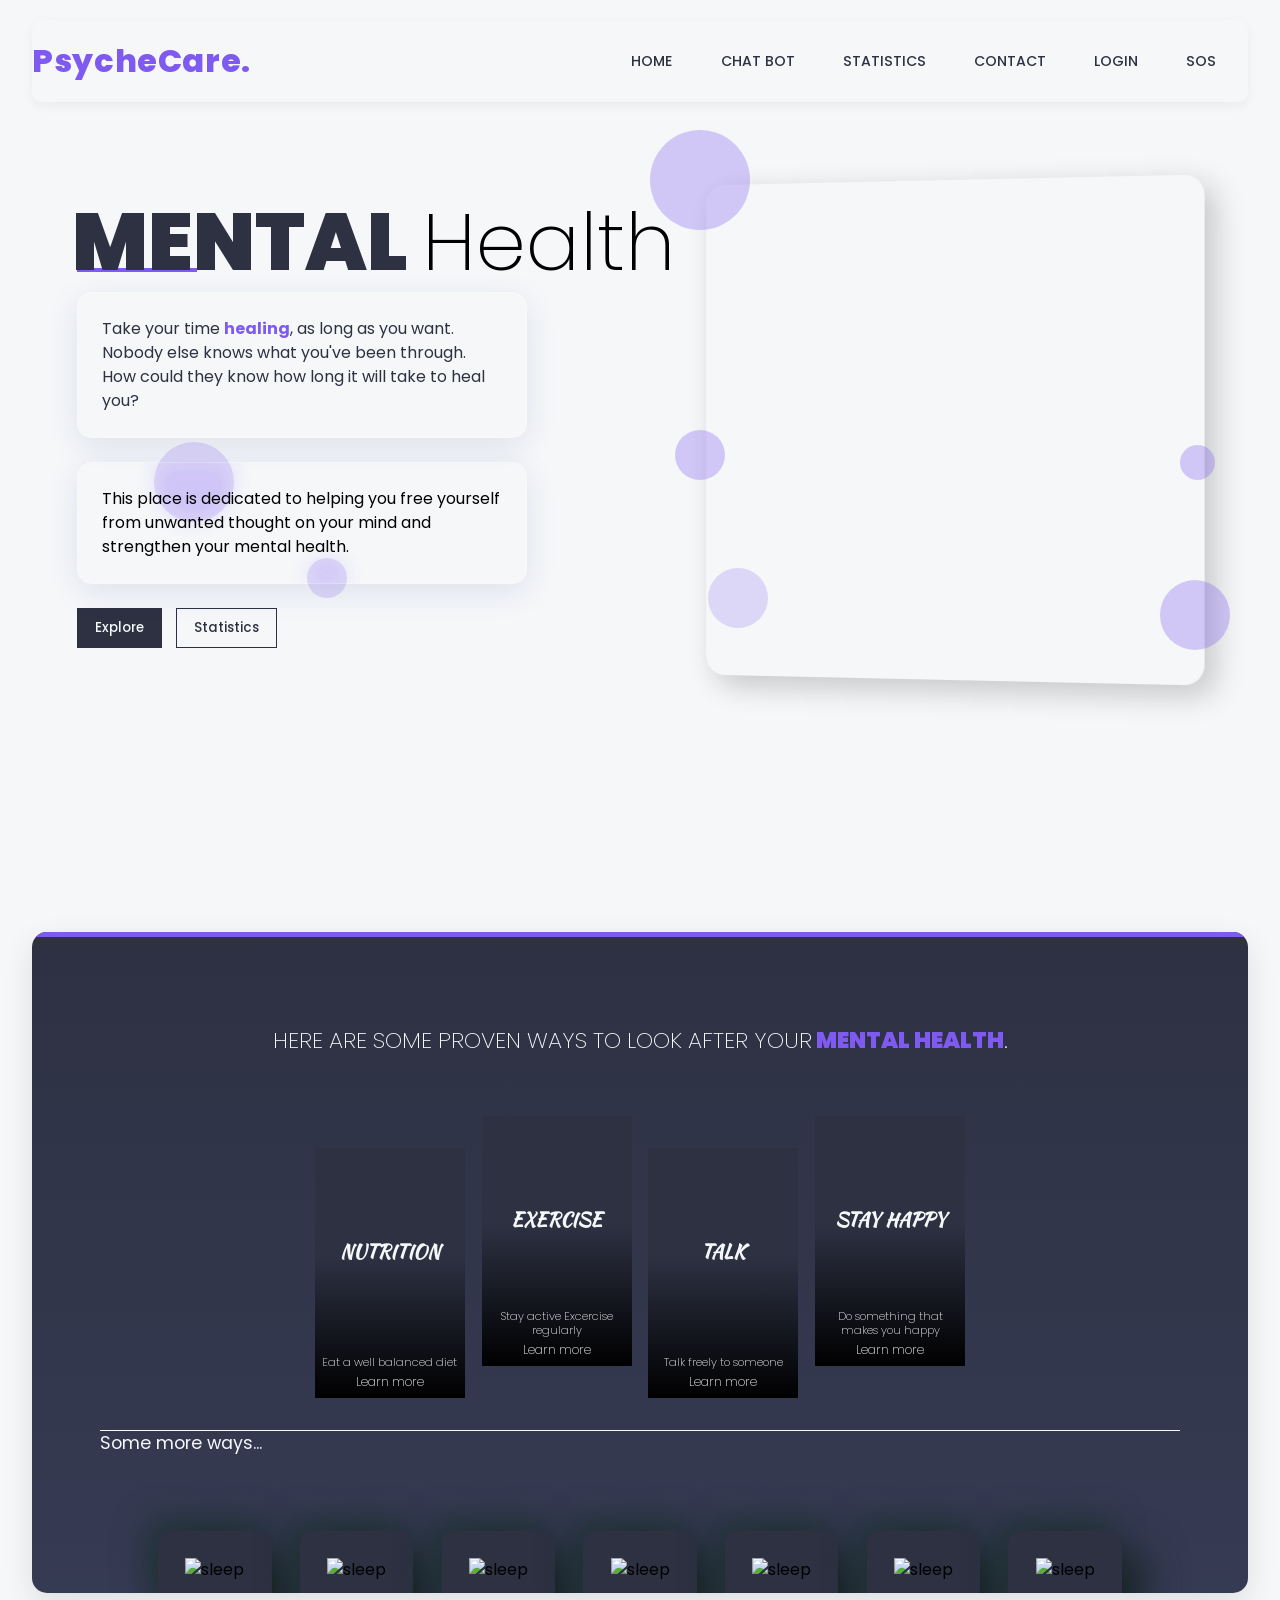
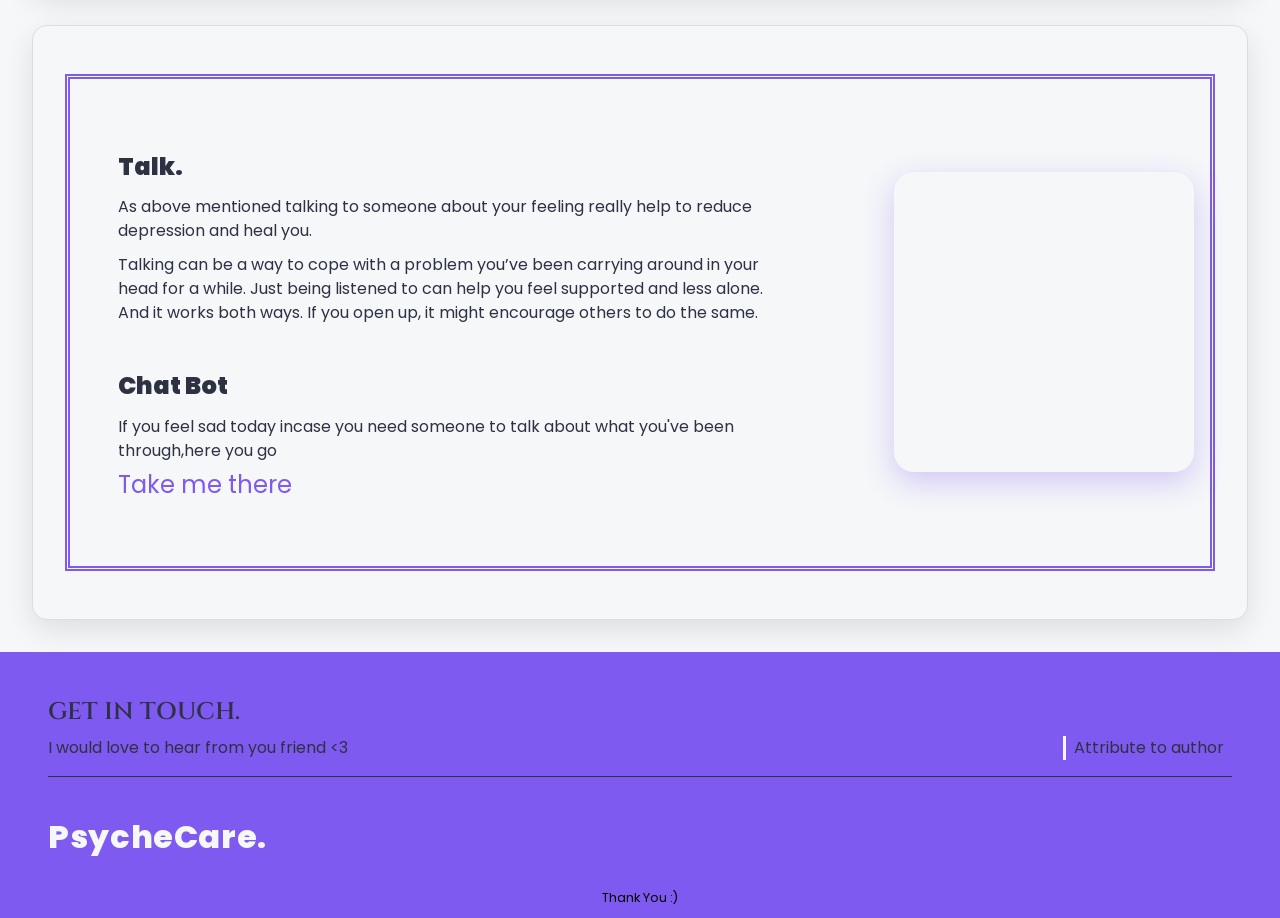
==== index.html @ 02bd3df2 "Merge pull request #12 from Niteshagarwal01/main Fix typographical error in document title" ====
<!DOCTYPE html>
<html lang="en">
<head>
    <meta charset="UTF-8">
    <meta http-equiv="X-UA-Compatible" content="IE=edge">
    <meta name="viewport" content="width=device-width, initial-scale=1.0">
    <title>PsycheCare - Mental Health Support</title>



    <link rel="stylesheet" href="style.css">
    
    <link rel="icon" href="Images/B_icon01.png">

</head>
<body>
    <!-- Page Loader Animation -->
    <div class="page-loader">
        <div class="loader-circle"></div>
    </div>

    <!-- +++++++++++++++++++++++++++++++++++++++++++++++++++++++++++++++++++ 
    +++++++++++                   LANDING-PAGE                    ++++++++++
    ++++++++++++++++++++++++++++++++++++++++++++++++++++++++++++++++++++++-->

    <a href="HOME"></a>
    <div class="main">

    <!-- +++ HEADER +++ -->

        <div class="header">
            <div class="logo-cantainer">
                <h2 class="logo">PsycheCare.</h2>
            </div>

            <div class="nav-and-btn-cont">
                <div class="nav-list-cont">
                    <ul class="nav-ul">
                        <li><a href="#HOME" >HOME</a></li>
                        <li><a href="#section-3">CHAT BOT</a></li>
                        <li><a href="otherHTML/statistics.html">STATISTICS</a></li>
                        <li><a href="contact.html">CONTACT</a></li>
                        <li><a href="login.html">LOGIN</a></li>
                        <li><a href="otherHTML/sos.html" class="sos-link"><i class="fas fa-exclamation-circle"></i> SOS</a></li>
                    </ul>
                </div>



                

                <div class="hamburger">
                    <div class="line line1"></div>
                    <div class="mid-line-cont">
                        <div class="line mid-line1"></div>
                        <div class="line mid-line2"></div>
                    </div>
                    <div class="line line3"></div>
                </div>
            </div>

        </div>

        <div class="mobile-view-nav-cont" id="mobile-nav">

            <div class="mobile-view-nav-head">
                <p>Menu</p>
            </div>

            <div class="mobile-view-nav-list">

                <ul>
                    <li ><a href="#HOME" class="mobile-view-list">HOME</a></li>
                    <li ><a href="#section-3" class="mobile-view-list">CHAT BOT</a></li>
                    <li ><a href="otherHTML/statistics.html" class="mobile-view-list">STATISTICS</a></li>
                    <li ><a href="#footer" class="mobile-view-list">CONTACT</a></li>
                    <li ><a href="login.html" class="mobile-view-list">LOGIN</a></li>
                </ul>

            </div>

        </div>


    <!-- ++ CONTENT-ON-LANDING-PAGE +++  -->
    
        <div class="content-container">
            <div class="fade-in-section">
                <div class="content-head-cont">
                    <h2 class="content-head">MENTAL <span>Health</span></h2>
                    <div class="animated-underline"></div>
                </div>
    
                <div class="content-quote-cont">
                    <p class="quote">Take your time <span>healing</span>, as long as you want.
                                       Nobody else knows what you've been through. 
                                       How could they know how long it will take to heal you?</p>
                </div>
            </div>


            <div class="content-2-cont fade-in-section" style="animation-delay: 0.3s;">
                <div class="content-2">
                    <p>This place is dedicated to helping you free yourself from unwanted thought on your mind and 
                        strengthen your mental health.</p>
                </div>

                <div class="explore-btn-cont">
                    <a href="#section-2"><button class="explore-btn">Explore <i class="fas fa-chevron-down"></i></button></a>
                    <a href="otherHTML/statistics.html"><button class="blog-btn">Statistics <i class="fas fa-chart-bar"></i></button></a>
                </div>
                <div class="floating-shapes">
                    <div class="shape shape-1"></div>
                    <div class="shape shape-2"></div>
                    <div class="shape shape-3"></div>
                </div>
            </div>
        </div>

        <div class="illustration-cont">
            <!-- Removed pot illustrations as requested -->
            <div class="landing-img-container" id="land-img"></div>
            
            <!-- Added floating circles for more visual appeal -->
            <div class="floating-circle circle-1"></div>
            <div class="floating-circle circle-2"></div>
            <div class="floating-circle circle-3"></div>
            <div class="floating-circle circle-4"></div>
            <div class="shadow"></div>
        </div>

    </div>


    <!-- +++++++++++++++++++++++++++++++++++++++++++++++++++++++++++++++++++ 
    +++++++++++                   SECTION-2                         ++++++++
    ++++++++++++++++++++++++++++++++++++++++++++++++++++++++++++++++++++++-->


    <a id="section-2"></a>

    <div class="section-2">

        <div class="section-2-head-cont">
            <h2 class="section-2-head">Here are some proven ways to look after your<span> mental health</span>.</h2>
        </div>


        <div class="card-container">
            
            
            <div class="card card-1">
                <div class="card-content-cont">
                    <h3 class="card-head">Nutrition</h3>
                    <p class="card-text">
                        Eat a well balanced diet <br>
                        <span class="link-cont">
                            <a href="otherHTML/food.html">Learn more</a>
                            <i class="fas fa-long-arrow-alt-right arrow"></i>
                        </span>
                    </p>
                </div>

            </div>

            <div class="card card-2">
                <div class="card-content-cont">
                    <h3 class="card-head">Exercise </h3>
                    <p class="card-text">
                        Stay active Excercise regularly  <br>
                        <span class="link-cont">
                            <a href="otherHTML/exercise.html">Learn more</a>
                            <i class="fas fa-long-arrow-alt-right arrow"></i>
                        </span>
                    </p>
                </div>
            </div>

            <div class="card card-3">
                <div class="card-content-cont">
                    <h3 class="card-head">Talk</h3>
                    <p class="card-text">Talk freely to someone  <br>
                        <span class="link-cont">
                            <a href="#section-3">Learn more</a>
                            <i class="fas fa-long-arrow-alt-right arrow"></i>
                        </span>
                    </p>
                </div>
            </div>

            <div class="card card-4">
                <div class="card-content-cont">
                    <h3 class="card-head">Stay Happy</h3>
                    <p class="card-text">Do something that makes you happy  <br>
                        <span class="link-cont">
                            <a href="#">Learn more</a>
                            <i class="fas fa-long-arrow-alt-right arrow"></i>
                        </span>
                        
                    </p>
                </div>
            </div>

        </div>


        <div class="more-activities-cont">
            <div class="more-content-head">
                <p>Some more ways...</p>
            </div>

            <div class="more-content-card-cont">
                
                <div class="more-card">

                    <div class="actual-card">
                        <div>
                            <img src="Images/sleep.png" alt="sleep" width="50px" height="50px">
                        </div>
                    </div>

                    <div class="more-card-content">
                        <p>Enough Sleep</p>
                    </div>
                </div>
                
                <div class="more-card">

                    <div class="actual-card">
                        <img src="Images/water-bottle.png" alt="sleep" width="50px" height="50px">
                    </div>

                    <div class="more-card-content">
                        <p>Keep Hydrated</p>
                    </div>
                </div>
                
                <div class="more-card">

                    <div class="actual-card">
                        <img src="Images/sun.png" alt="sleep" width="50px" height="50px">
                    </div>

                    <div class="more-card-content">
                        <p>Sunshine</p>
                    </div>
                </div>
                
                <div class="more-card">

                    <div class="actual-card">
                        <img src="Images/park 01.png" alt="sleep" width="50px" height="50px">
                    </div>

                    <div class="more-card-content">
                        <p>Head Outside</p>
                    </div>
                </div>
                
                <div class="more-card">

                    <div class="actual-card">
                        <img src="Images/laugh.png" alt="sleep" width="50px" height="50px">
                    </div>

                    <div class="more-card-content">
                        <p>laugh</p>
                    </div>
                </div>
                
                <div class="more-card">

                    <div class="actual-card">
                        <img src="Images/give-love.png" alt="sleep" width="50px" height="50px">
                    </div>

                    <div class="more-card-content">
                        <p>Gratitude</p>
                    </div>
                </div>
                
                <div class="more-card">

                    <div class="actual-card">
                        <img src="Images/bad-habits.png" alt="sleep" width="50px" height="50px">
                    </div>

                    <div class="more-card-content">
                        <p>Temperance</p>
                    </div>
                </div>
                
 

            </div>
        </div>



    </div>




    <!-- ++++++++++++++++++++++++++++++++++++++++++++++++++++++++++++++++++++ 
    +++++++++++                   section-3                       +++++++++++ 
    ++++++++++++++++++++++++++++++++++++++++++++++++++++++++++++++++++++++-->

     
    <div class="section-3-cont" id="section-3">

        <div class="take-page-content-cont">

            <div class="talk-page-content">
                <div>
                    <h2>Talk.</h2>
                    <p>
                        As above mentioned talking to someone about your feeling really help to reduce depression and heal you.
                    </p>

                    <p>
                        Talking can be a way to cope with a problem you’ve been carrying around in your head for a while.
                         Just being listened to can help you feel supported and less alone. And it works both ways.
                          If you open up, it might encourage others to do the same.
                    </p>
                </div>

                <div>
                    <h2>Chat Bot</h2>

                    <p>
                        If you feel sad today incase you need someone to talk about what you've been through,here you go
    
                    </p>
                    <button class="take-me-there-btn" id="chat-bot-page-portal-btn">Take me there <i class="fas fa-long-arrow-alt-right take-there-arrow"></i></button>
                </div>

 
            </div>

            <div class="take-page-img-cont">

            </div>

        </div>

    </div>



    
    
    <!-- +++++++++++++++++++++++++++++++++++++++++++++++++++++++++++++++++++ 
    +++++++++++                   FOOTER                         +++++++++++ 
    ++++++++++++++++++++++++++++++++++++++++++++++++++++++++++++++++++++++-->

    <a id="footer"></a>
    <div class="footer">
        <div class="footer-text-cont">
            <div>
                <h2>GET IN TOUCH.</h2>
                <p>I would love to hear from you friend &#60;3</p>
            </div>

            <div class="author-contribution-cont">
                <p class="attribute-text">Attribute to author</p>

                <div class="actual-author-contribution-cont">
                    <div class="attributes-head-cont">
                        <p>
                            I've Used some free images from Flaticon and freepik,
                            So here is the attribute for the authors.
                        </p>

                        <i class="fas fa-times cross"></i>
                    </div>
   

                    <ul class="contribution-list">
                        <li><div>Icons made by <a href="https://www.freepik.com" title="Freepik">Freepik</a> from <a href="https://www.flaticon.com/" title="Flaticon">www.flaticon.com</a></div></li>
                        <li><div>Icons made by <a href="https://www.freepik.com" title="Freepik">Freepik</a> from <a href="https://www.flaticon.com/" title="Flaticon">www.flaticon.com</a></div></li>
                        <li><div>Icons made by <a href="https://www.freepik.com" title="Freepik">Freepik</a> from <a href="https://www.flaticon.com/" title="Flaticon">www.flaticon.com</a></div></li>
                        <li><div>Icons made by <a href="https://www.freepik.com" title="Freepik">Freepik</a> from <a href="https://www.flaticon.com/" title="Flaticon">www.flaticon.com</a></div></li>
                        <li><div>Icons made by <a href="https://www.freepik.com" title="Freepik">Freepik</a> from <a href="https://www.flaticon.com/" title="Flaticon">www.flaticon.com</a></div></li>
                        <li><div>Icons made by <a href="https://www.freepik.com" title="Freepik">Freepik</a> from <a href="https://www.flaticon.com/" title="Flaticon">www.flaticon.com</a></div></li>
                        <li><div>Icons made by <a href="https://www.freepik.com" title="Freepik">Freepik</a> from <a href="https://www.flaticon.com/" title="Flaticon">www.flaticon.com</a></div></li>
                        <li><div>Icons made by <a href="https://www.flaticon.com/authors/iconixar" title="iconixar">iconixar</a> from <a href="https://www.flaticon.com/" title="Flaticon">www.flaticon.com</a></div></li>
                        <li><div>Icons made by <a href="https://www.freepik.com" title="Freepik">Freepik</a> from <a href="https://www.flaticon.com/" title="Flaticon">www.flaticon.com</a></div></li>
                        <li><div>Icons made by <a href="https://www.flaticon.com/authors/smashicons" title="Smashicons">Smashicons</a> from <a href="https://www.flaticon.com/" title="Flaticon">www.flaticon.com</a></div></li>
                    </ul>
                </div>
            </div>
        </div>

        <div class="social-icon-cont">
            <div class="social-head">
                <h2 class="logo footer-logo">PsycheCare.</h2>
            </div>

            <div class="icons">
                <ul>
                    <li><a href="https://github.com/niteshagarwal"><i class="fab fa-github-square"></i></a></li>
                    <li><a href="mailto:niteshagarwal@example.com" target="_blank"><i class="far fa-envelope"></i></a></li>
                    <li><a href="https://www.linkedin.com/in/niteshagarwal/" target="_blank"><i class="fab fa-linkedin"></i></a></li>
                </ul>
            </div>
        </div>

        <p class="copy-rights">Thank You :)</p>
    </div>
 
    <script src="https://kit.fontawesome.com/1b2b6a64da.js" crossorigin="anonymous"></script>
    <script src="otherJS/hamberger.js"></script>
    <script src="app.js"></script>
</body>
</html>
---- style.css ----
@import url('https://fonts.googleapis.com/css2?family=Poppins:wght@100;200;300;400;500;600;700;800;900&display=swap');
@import url('https://fonts.googleapis.com/css2?family=Kaushan+Script&display=swap');
@import url('https://fonts.googleapis.com/css2?family=Cinzel:wght@400;500;600&display=swap');



:root{
    --light-color:#F5F7F9;
    --dark-color:#2D3142;
    --primary-color:#7F5AF0;
    --lightvarient-darkColor:#2D3142df;
    --black-color:#000;
    --shadow-color:#e9e6f5;
}



*{
    margin:0;
    padding: 0;
    box-sizing: border-box;
}

html{
    scroll-behavior: smooth;
}

body{
    font-family: 'Poppins', sans-serif;
    background-color: var(--light-color);
    line-height: 1.5em;
}



p::selection{
    background-color: var(--primary-color);
    color:var(--light-color);
}


/* ++++++++++++++++++++++++++++++  LANDIND-PAGE ++++++++++++++++++++++++++++++*/



.main{
    /* border:1px solid red; */
    width:100%;
    height:100vh;
    padding-bottom: 6em;
    overflow:hidden;
}

@media(max-height:655px){
    .main{
        height:auto;
        padding-bottom: 4em;
    }
}


/* +++++++ HEADER +++++ */


.header {
    /* border:1px solid blue; */
    width: 95%;
    margin: 0 auto;
    padding: 1em 0;
    display: flex;
    flex-direction: row;
    justify-content: space-between;
    align-items: center;
    backdrop-filter: blur(10px);
    background-color: rgba(245, 247, 249, 0.8);
    border-radius: 10px;
    margin-top: 20px;
    box-shadow: 0 4px 12px rgba(0, 0, 0, 0.05);
    position: sticky;
    top: 20px;
    z-index: 1000;
    transition: all 0.3s ease;
}

.header:hover {
    box-shadow: 0 6px 18px rgba(127, 90, 240, 0.15);
}

.logo {
    font-size: 2em;
    font-weight: 800;
    color: var(--primary-color);
    letter-spacing: .02em;
    cursor: pointer;
    user-select: none;
    transition: transform 0.2s ease;
}

.logo:hover {
    transform: scale(1.05);
}

.nav-and-btn-cont{
    /* border: 1px solid red; */
    display: flex;
    flex-direction:row;
    justify-content: space-between;
    align-items: center;
}


.nav-ul {
    display: flex;
    list-style: none;
    padding: .5em;
}

.nav-ul li {
    padding: .3em .8em;
    position: relative;
}

.nav-ul li a {
    padding: 0.5em 0.8em;
    text-decoration: none;
    font-size: .88em;
    color: var(--dark-color);
    font-weight: 500;
    transition: all 0.3s ease;
    position: relative;
}

.nav-ul li a::after {
    content: '';
    position: absolute;
    bottom: -3px;
    left: 0;
    width: 0;
    height: 3px;
    background-color: var(--primary-color);
    transition: width 0.3s ease;
}

.nav-ul li a:hover::after,
.nav-ul li a:focus::after {
    width: 100%;
}

.nav-ul li a:hover,
.nav-ul li a:focus {
    color: var(--primary-color);
}

.nav-ul li a.active {
    color: var(--primary-color);
    font-weight: 600;
}

.nav-ul li a.active::after {
    width: 100%;
}


.mobile-view-nav-cont{
    transform:translateX(-100%);
    display:none;
}


@media(max-width:785px){
    .nav-list-cont{
        display: none;
    }

    .header{
        padding:1.5em 0;
    }

    .hamburger{
        /* position: absolute;
        top:33px;
        right:18px; */
        padding: 0 .35em;
        width:48px;
        height:33px;
        display:flex;
        flex-direction: column;
        justify-content: space-evenly;
        /* border:1px solid red; */
        z-index:200;
    }
    
    .line{
        width:32px;
        height:4px;
        background-color:var(--primary-color);
        border-radius: 10px;
        transition: all 700ms ease-in-out;
    }

    .mid-line-cont{
        position: relative;
    }
    .mid-line2{
        position: absolute;
        top:0;
        left:0;
    }

    .changetheline1{
        transform: scale(0);
    }
    .changetheline3{
        transform: scale(0);
    }

    .changeMidLine1{
        transform: rotate(45deg);
    }

    .changeMidLine2{
        transform: rotate(-45deg);
    }

    

    .mobile-view-nav-cont{
        display:block;
        background-color:var(--dark-color);
        width:100%;
        height:100vh;
        z-index:100;
        position:absolute;
        top:0;
        display:flex;
        flex-direction:column;
        justify-content:center;
        opacity:0;
        transition:all 500ms ease-in-out;
        overflow:hidden;
    }

    .show-nav{
        transform:translateX(0);
        opacity:1;
    }

    .mobile-view-nav-head{
        padding:0 1em;
        color:var(--primary-color);
        font-size:1.5em;
    }

    .mobile-view-nav-list{
        /* border:1px solid white; */
        padding:1em .5em;

    }

    .mobile-view-nav-list ul{
        display:flex;
        flex-direction:column;
        justify-content:center;
        align-items:space-between;
        list-style:none;
    }

    .mobile-view-nav-list ul li{
        padding:1em;
    }

    .mobile-view-nav-list ul li a{
        text-decoration:none;
        font-size:2em;
        color:var(--light-color);
        font-weight:100;
    }

    .mobile-view-nav-list ul li a:hover,
    .mobile-view-nav-list ul li a:focus{
        color:var(--primary-color);
    }
}


/* .fade-in-mobile-list{

} */


/* ++++++++ CONTENT-ON-LANDING-PAGE +++++++ */


.content-container {
    width: 60%;
    height: auto;
    margin-top: 8em;
    margin-left: 6%;
    display: flex;
    flex-direction: column;
    justify-content: flex-start;
    gap: 1.5rem;
}

.content-head{
    font-size: 5em;
    margin-left: -.06em;
    padding-bottom: .3em;
    color: var(--dark-color);
    font-weight: 900;
}

.content-head span{
    font-weight: 200;
    color:var(--black-color);
}




.content-quote-cont, .content-2 {
    background-color: rgba(255, 255, 255, 0.1);
    backdrop-filter: blur(10px);
    border-radius: 15px;
    box-shadow: 0 8px 32px rgba(31, 38, 135, 0.1);
    border: 1px solid rgba(255, 255, 255, 0.18);
    padding: 1.5rem;
    width: auto;
    display: inline-block;
    max-width: 45ch;
}


.quote {
    color: var(--dark-color);
    padding-bottom: 0;
}

.quote span{
    color:var(--primary-color);
    font-weight: 700;
}


.content-2-cont {
    width: auto;
    display: inline-block;
}

.explore-btn-cont {
    display: flex;
    flex-direction: row;
    justify-content: flex-start;
    align-items: center;
    width: auto;
    margin-top: 1.5rem;
}


.explore-btn {
    outline: none;
    border: none;
    padding: 0.7em 1.3em;
    font-family: 'Poppins',sans-serif;
    background-color: var(--dark-color);
    border: 1px solid var(--dark-color);
    color: var(--light-color);
    font-weight: 500;
    cursor: pointer;
    margin-right: 1em;
    margin-bottom: 0;
    transition: all 100ms ease-in;
    white-space: nowrap;
}


.explore-btn:hover,
.explore-btn:focus{
    background-color: transparent;
    color:var(--dark-color);
}

.blog-btn {
    outline: none;
    border: none;
    padding: 0.7em 1.3em;
    font-family: 'Poppins',sans-serif;
    background-color: transparent;
    border: 1px solid var(--dark-color);
    color: var(--dark-color);
    font-weight: 500;
    cursor: pointer;
    margin-right: 0;
    margin-bottom: 0;
    transition: all 100ms ease-in;
    white-space: nowrap;
}


.blog-btn:hover,
.blog-btn:focus{
    background-color: var(--dark-color);
    color:var(--light-color);
}



.illustration-cont {
    width: 500px;
    height: 500px;
    position: absolute;
    top: 20vh;
    right: 80px;
}


.landing-img-container {
    width: 500px;
    height: 500px;
    position: absolute;
    bottom: 0;
    right: 0;
    background-color: none;
    background-image: url("Images/illustration-new/illus.png");
    background-size: cover;
    transform: perspective(1000px) rotateY(-5deg);
    box-shadow: 10px 10px 30px rgba(0, 0, 0, 0.2);
    transition: all 0.5s ease;
    border-radius: 20px;
    overflow: hidden;
}

.landing-img-container:hover {
    transform: perspective(1000px) rotateY(0deg) translateY(-10px);
    box-shadow: 15px 15px 40px rgba(127, 90, 240, 0.3);
}

/* Hide the pot images */
.flower-pot-1, .flower-pot-2, .shadow {
    display: none;
}

/* Add decorative elements */
.decorative-circle {
    position: absolute;
    border-radius: 50%;
    background: linear-gradient(45deg, var(--primary-color) 0%, rgba(127, 90, 240, 0.2) 100%);
    opacity: 0.1;
    z-index: -1;
}

.circle-1 {
    width: 300px;
    height: 300px;
    top: 10%;
    left: 5%;
}

.circle-2 {
    width: 200px;
    height: 200px;
    bottom: 10%;
    right: 20%;
}

.circle-3 {
    width: 150px;
    height: 150px;
    top: 30%;
    right: 5%;
}

/* Floating circles for the illustration container */
.floating-circle {
    position: absolute;
    border-radius: 50%;
    background-color: var(--primary-color);
    opacity: 0.3;
    pointer-events: none;
}

.circle-1 {
    width: 100px;
    height: 100px;
    top: -50px;
    left: -50px;
    animation: float-circle 15s ease-in-out infinite;
}

.circle-2 {
    width: 70px;
    height: 70px;
    bottom: 30px;
    right: -30px;
    animation: float-circle 12s ease-in-out infinite 1s;
}

.circle-3 {
    width: 50px;
    height: 50px;
    top: 50%;
    left: -25px;
    animation: float-circle 10s ease-in-out infinite 0.5s;
}

.circle-4 {
    width: 35px;
    height: 35px;
    bottom: 40%;
    right: -15px;
    animation: float-circle 8s ease-in-out infinite 1.5s;
}

@keyframes float-circle {
    0% { transform: translateY(0) rotate(0deg); }
    50% { transform: translateY(-20px) rotate(10deg); }
    100% { transform: translateY(0) rotate(0deg); }
}

/* Additional floating circles for more visual interest */
.floating-circle-sm {
    position: fixed;
    border-radius: 50%;
    opacity: 0.4;
    filter: blur(5px);
    z-index: -1;
    pointer-events: none;
}

.circle-sm-1 {
    width: 60px;
    height: 60px;
    background-color: var(--primary-color);
    top: 25%;
    right: 15%;
    animation: float-circle-reverse 9s ease-in-out infinite 1.5s;
}

.circle-sm-2 {
    width: 40px;
    height: 40px;
    background-color: rgba(127, 90, 240, 0.5);
    bottom: 30%;
    right: 35%;
    animation: float-circle-reverse 7s ease-in-out infinite 0.5s;
}

.circle-sm-3 {
    width: 50px;
    height: 50px;
    background-color: rgba(127, 90, 240, 0.3);
    top: 40%;
    left: 25%;
    animation: float-circle-reverse 11s ease-in-out infinite 2s;
}

@keyframes float-circle-reverse {
    0% { transform: translate(0, 0) scale(1) rotate(0deg); }
    50% { transform: translate(10px, 15px) scale(1.1) rotate(180deg); }
    100% { transform: translate(0, 0) scale(1) rotate(360deg); }
}

/* Create transparent text boxes */
.transparent-box {
    background-color: rgba(245, 247, 249, 0.85);
    backdrop-filter: blur(10px);
    border-radius: 15px;
    padding: 25px;
    box-shadow: 0 8px 32px rgba(0, 0, 0, 0.1);
    border: 1px solid rgba(255, 255, 255, 0.18);
    transition: all 0.3s ease;
}

.transparent-box:hover {
    box-shadow: 0 8px 32px rgba(127, 90, 240, 0.2);
}

/* Additional transparent box classes for use throughout the site */
.transparent-box-light {
    background-color: rgba(255, 255, 255, 0.15);
    backdrop-filter: blur(10px);
    border-radius: 15px;
    box-shadow: 0 8px 32px rgba(31, 38, 135, 0.1);
    border: 1px solid rgba(255, 255, 255, 0.18);
    padding: 2rem;
}

.transparent-box-dark {
    background-color: rgba(45, 49, 66, 0.15);
    backdrop-filter: blur(10px);
    border-radius: 15px;
    box-shadow: 0 8px 32px rgba(31, 38, 135, 0.1);
    border: 1px solid rgba(45, 49, 66, 0.18);
    padding: 2rem;
}


@media(max-width:935px){

    .content-container {
        margin-top: 4em;
    }
    
    .quote{
        padding-bottom: 2em;
    }

    .content-head {
        line-height: .8em;
    }

    .content-quote-cont {
        width: auto;
        max-width: 100%;
    }

    .content-2 {
        padding: 1.5rem;
        width: auto;
        max-width: 100%;
    }

    .explore-btn-cont {
        width: 100%;
        margin-top: 1.5rem;
        flex-wrap: wrap;
    }
    
    .explore-btn, .blog-btn {
        margin-bottom: 0.5rem;
    }

    .illustration-cont{
        right:30px;
        bottom:80px;
    }

    .landing-img-container{
        width:380px;
        height:380px;
    }

    .content-2{
        padding-top: 5em;
    }
}

@media (max-width:850px) {
    .content-2{
        width:40ch;
    }
}


@media(max-width:690px){
    .illustration-cont{
        display: none;
    }

    .main{
        background-image: url("Images/illustration-new/illus.png");
        background-size: cover;
        background-color: var(--lightvarient-darkColor);
        background-blend-mode: multiply;
    }

    .content-head{
        font-size: 2.5em;
        color:var(--black-color);
    }

    .content-head span{
        color:var(--primary-color);
    }

    .quote{
        color: var(--light-color);
    }

    .content-2{
        color: var(--light-color);
    }

    .explore-btn{
        background-color: var(--primary-color);
        border-color: var(--primary-color);
    }

    .blog-btn{
        border-color:var(--primary-color) ;
        color:var(--primary-color);
    }

    .explore-btn:hover,
    .explore-btn:focus{
        background-color: transparent;
        color:var(--primary-color);
    }

    .blog-btn:hover,
    .blog-btn:focus{
        background-color: var(--primary-color);
        
    }

    .content-quote-cont{
        width:30ch;
    }

    .content-head{
        margin-top:2.5em;
    }

    .content-2{
        padding-top: 5em;
        width:30ch;
    }

    .explore-btn-cont {
        display: flex;
        flex-direction: row;
        flex-wrap: wrap;
    }
    
    .explore-btn, .blog-btn {
        margin-bottom: 0.5rem;
    }
}

@media (max-width: 500px) {
    .explore-btn-cont {
        flex-direction: column;
        align-items: flex-start;
    }
    
    .explore-btn,
    .blog-btn {
        width: 100%;
        margin-right: 0;
        text-align: center;
    }
}

@media(max-width:400px){
    .main{
        background-position-x: -40px;
        background-repeat: no-repeat;
    }

    .content-head{
        font-size:1.8em;
    }
}





/* ++++++++++++++++++++++++++++  SECTION -2 +++++++++++++++++++++++++++++++ */


.section-2{
    /* border:1px solid red; */
    width:100%;
    height: auto;
    background-color:var(--dark-color);
    overflow: hidden;
    margin: 2rem auto;
    border-radius: 15px;
    box-shadow: 0px 10px 30px rgba(0, 0, 0, 0.1);
    max-width: 95%;
    position: relative;
    overflow: hidden;
    padding-top: 2em;
    background: linear-gradient(to bottom, var(--dark-color) 0%, #363b54 100%);
    position: relative;
}

.section-2::before {
    content: '';
    position: absolute;
    top: 0;
    left: 0;
    right: 0;
    height: 5px;
    background: var(--primary-color);
    border-radius: 5px 5px 0 0;
}

.section-2-head-cont{
    padding: 4em 2em 1em 2em;
    text-align: center;
}


.section-2-head{
    font-size: 1.4em;
    text-transform: uppercase;
    font-weight: 200;
    color:var(--light-color);
}

.section-2-head span{
    font-weight: 900;
    color:var(--primary-color);
}


.card-container{
    /* border:1px solid blue; */
    display: flex;
    justify-content: space-evenly;
    flex-wrap: wrap;
    padding: 2em 0 0 0;
    width:55%;
    margin:0 auto;
}


@media(max-width:1160px){
    .card-container{
        width:70%;
    }
}

.card{

    text-align: center;
    width:150px;
    height:250px;
    display: flex;
    flex-direction: column;
    align-items: center;
    justify-content: flex-end;
    padding:0 .2em .5em .2em;
    margin: 1em .5em;
    position: relative;
    background-size: cover;
    background-color: var(--lightvarient-darkColor);
    background-blend-mode:soft-light;
    cursor: pointer;
    opacity: 0;
    transform: translateY(100px);
    transition: all 600ms ease-in;
}

.card::after{
    content: ' ';
    background:linear-gradient(transparent 5%,var(--black-color));
    width:100%;
    height:150px;
    position: absolute;
    bottom: 0;
}

.card:hover,
.card:focus{
    box-shadow:0 0 10px var(--black-color);
}

.arrow{
    transition: all 300ms ease-in-out;
}

.card:hover .arrow,
.card:focus .arrow{
    transform: translateX(10px);
}

.card-1{
    background-image: url("Images/food02.jpg");
    margin-top: 3em;
}

.card-2{
    background-image: url("Images/exercise01.jpg");
}

.card-3{
    background-image: url("Images/talk.jpg");
    margin-top: 3em;
}

.card-4{
    background-image: url("Images/happy02.jpg");
}



.card-content-cont{
    /* border: 1px solid blue; */
    height: 150px;
    display: flex;
    flex-direction: column;
    justify-content: space-between;   
}

.card-head{
    text-transform: uppercase;
    font-family: 'Kaushan Script', cursive;
    font-weight: 900;
    color:var(--light-color);
    transition: all 300ms ease-in-out;
}


.card-text{
    font-size: .7em;
    font-weight: 200;
    color:var(--light-color);
    z-index: 10;
    line-height: 1.3em;
}


.card-text span a{
    color:var(--light-color);
    font-size: 1.1em;
    padding: 0 .3em;
    text-decoration:none;
}


.link-cont{
    display: flex;
    flex-direction: row;
    justify-content: center;
    align-items: center;
    padding: .5em 0 0 0;
}




.more-card{
    transform: translateY(60px);
    opacity: 1;
    transition: all 600ms ease-in;
}


.more-activities-cont{
    /* border: 1px solid red; */
    display: flex;
    flex-direction: column;
    align-items: center;
    padding: 1em .5em .5em .5em ;
}

.more-content-head{
    width:90%;
    border-top:1px solid var(--light-color) ;
}

.more-content-head p{
    color:var(--light-color);
    font-size: 1.1em;
}

.more-content-card-cont{
    /* border:1px solid red; */
    display: flex;
    flex-direction: row;
    flex-wrap: wrap;
    align-items: center;
    justify-content: space-evenly;
    padding: .5em .5em .2em .5em;
    width:85%;
}

.actual-card{
    padding: 1.7em;
    border-radius: 12px;
    background-color: var(--dark-color);
    box-shadow:  21px 21px 42px #172324,
    -10px -10px 32px #213336;
    margin:.5em;
}

.more-card-content{
    text-align: center;
}

.more-card-content p{
    color:var(--light-color);
    font-weight: 300;
}



.appear{
    opacity: 1;
    transform: translateY(0);
}




/* ++++++++++++++++++++++++++++++++++++  section-3 ++++++++++++++++++++++++++++++++++++++ */


.section-3-cont{
    width:100%;
    height:auto;
    padding: 5em 1em;
    margin: 2rem auto;
    border-radius: 15px;
    box-shadow: 0px 10px 30px rgba(0, 0, 0, 0.1);
    max-width: 95%;
    position: relative;
    overflow: hidden;
    background: var(--light-color);
    border: 1px solid #ddd;
    padding: 3em 2em;
}

.take-page-content-cont{
    border:5px  var(--primary-color);
    border-style:double;
    padding: 1em;
    display: flex;
    flex-direction: row;
    align-items: center;   
    justify-content: space-between;
}

.talk-page-content{
   
    padding: 2em ;
    width:65%;
    display: flex;
    flex-direction: column;
    justify-content:space-between;
}

.talk-page-content div{
    padding: 1em 0;
}

.talk-page-content h2{
    padding:.5em 0;
    font-weight: 900;
    color: var(--dark-color);
}

.talk-page-content p{
    padding: .3em 0;
    font-weight: 400;
    color:var(--dark-color)
}


.take-me-there-btn{
    outline:none;
    border:none;
    background-color: transparent;
    color:var(--primary-color);
    font-size: 1.5em;
    font-weight: 400;
    display: flex;
    flex-direction: row;
    justify-content: space-between;
    align-items: center;
    cursor: pointer;
    transition: all 300ms ease-in;
    font-family: 'poppins', serif;
}

.take-me-there-btn:hover,
.take-me-there-btn:focus{
    color: var(--dark-color);
}


.take-there-arrow{
    margin:.3em 0 0 .5em;
    transition: all 300ms ease-in;
}


.take-me-there-btn:hover .take-there-arrow,
.take-me-there-btn:focus .take-there-arrow{
    margin-left: 1em;
}


.take-page-img-cont{
    /* border:1px solid red; */
    min-width:300px;
    min-height:300px;
    background-image: url("Images/illustration-new/home-bot-img.png");
    background-size: contain;
    background-position: center;
    background-repeat: no-repeat;
    border-radius: 20px;
    box-shadow: 0 10px 30px rgba(127, 90, 240, 0.3);
    transition: transform 0.3s ease;
}

.take-page-img-cont:hover {
    transform: translateY(-10px);
}



@media(max-width:775px){

    .take-page-content-cont{
        flex-direction: column-reverse;

    }

    .talk-page-content{
        width:100%;
    }

}



/* ++++++++++++++++++++ FOOTER +++++++++++++++++++ */


.footer{
    background-color:var(--primary-color) ;
    padding: 3em 3em .5em 3em;
    width: 100%;
    height:auto;
    overflow: hidden;
    position: relative;
}

.footer-text-cont{
    padding-bottom: 1em;
    border-bottom: 1px solid var(--dark-color);
    display: flex;
    flex-direction: row;
    justify-content: space-between;
    align-items: flex-end;
}

.footer-text-cont h2{
    padding-bottom: .5em;
    color:var(--dark-color);
    font-weight: 600;
    text-transform: uppercase;
    font-family: 'Cinzel', serif;
}

.footer-text-cont p{
    color:var(--dark-color);
    max-width:50ch;
}


.social-icon-cont{
    padding:2em 0 .5em 0;
    display: flex;
    flex-direction: row;
    flex-wrap: wrap;
    justify-content: space-between;
    
}

.footer-logo{
    color:var(--light-color);
    margin:.5em 0;
}

.icons{
    margin: .5em 0;
}

.icons ul{
    display: flex;
    flex-direction: row;
    list-style: none;
}

.icons ul li{
    padding: .5em 1em 0 0;
}

.icons ul li a{
    color:var(--dark-color);
    font-size: 1.5em;
}


.copy-rights{
    padding: 1em 0 0 0;
    text-align: center;
    font-size: .8em;
}


.attribute-text{
    color:var(--dark-color);
    border-left:3px solid var(--light-color);
    padding:0 .5em;
    cursor: pointer;
}



.actual-author-contribution-cont{
    background-color: var(--dark-color);
    position:absolute;
    top:500px;
    right:0;
    width:350px;
    max-height:180px;
    padding:.5em;
    overflow:scroll;
    transition: all 500ms ease-in-out;
    opacity: 0;
}



.attributes-head-cont{
    display: flex;
    justify-content: space-between;
    align-items: center;
}

.cross{
    color:var(--light-color);
    cursor: pointer;
}

.actual-author-contribution-cont p{
    color:var(--primary-color);
    font-size: .8em;
    font-weight: 300;
}

.contribution-list{
    list-style: none;

}

.contribution-list li{
    padding:.3em 0;
    color:var(--light-color);
    border-top:1px solid var(--light-color);
    font-size: .7em;
}

.contribution-list li a{
    text-decoration: none;
    color:blue;
    font-size: 1.1em;
}

/* Adding fade-in animations for section transitions */
@keyframes fadeIn {
    from { opacity: 0; transform: translateY(20px); }
    to { opacity: 1; transform: translateY(0); }
}

.fade-in-section {
    opacity: 0;
    transform: translateY(20px);
    animation: fadeIn 0.8s ease forwards;
}

/* New UI Elements */
.animated-underline {
    height: 4px;
    width: 0;
    background: var(--primary-color);
    margin-top: -10px;
    margin-bottom: 20px;
    animation: expand 1.5s ease forwards;
    animation-delay: 0.5s;
}

@keyframes expand {
    from { width: 0; }
    to { width: 120px; }
}

.floating-shapes {
    position: absolute;
    width: 100%;
    height: 100%;
    top: 0;
    left: 0;
    pointer-events: none;
    z-index: -1;
}

.shape {
    position: absolute;
    border-radius: 50%;
    opacity: 0.2;
}

.shape-1 {
    width: 80px;
    height: 80px;
    background-color: var(--primary-color);
    top: -20px;
    left: 10%;
    animation: float 8s ease-in-out infinite;
}

.shape-2 {
    width: 60px;
    height: 60px;
    background-color: var(--primary-color);
    bottom: 20px;
    right: 10%;
    animation: float 10s ease-in-out infinite 1s;
}

.shape-3 {
    width: 40px;
    height: 40px;
    background-color: var(--primary-color);
    bottom: 50px;
    left: 30%;
    animation: float 7s ease-in-out infinite 0.5s;
}

@keyframes float {
    0% { transform: translateY(0) rotate(0deg); }
    50% { transform: translateY(-20px) rotate(10deg); }
    100% { transform: translateY(0) rotate(0deg); }
}

/* Loading Animation */
.loader-wrapper {
    position: fixed;
    top: 0;
    left: 0;
    width: 100%;
    height: 100%;
    background-color: var(--dark-color);
    display: flex;
    justify-content: center;
    align-items: center;
    z-index: 9999;
    transition: opacity 0.8s ease-out;
}

.loader {
    display: inline-block;
    width: 80px;
    height: 80px;
    position: relative;
}

.loader:after {
    content: " ";
    display: block;
    border-radius: 50%;
    width: 0;
    height: 0;
    box-sizing: border-box;
    border: 32px solid var(--primary-color);
    border-color: var(--primary-color) transparent var(--primary-color) transparent;
    animation: loader 1.2s infinite;
}

.loader-text {
    position: absolute;
    bottom: -40px;
    left: 0;
    right: 0;
    text-align: center;
    font-size: 16px;
    color: var(--light-color);
    font-weight: 300;
    letter-spacing: 2px;
}

@keyframes loader {
    0% {
        transform: rotate(0);
        animation-timing-function: cubic-bezier(0.55, 0.055, 0.675, 0.19);
    }
    50% {
        transform: rotate(180deg);
        animation-timing-function: cubic-bezier(0.215, 0.61, 0.355, 1);
    }
    100% {
        transform: rotate(360deg);
    }
}
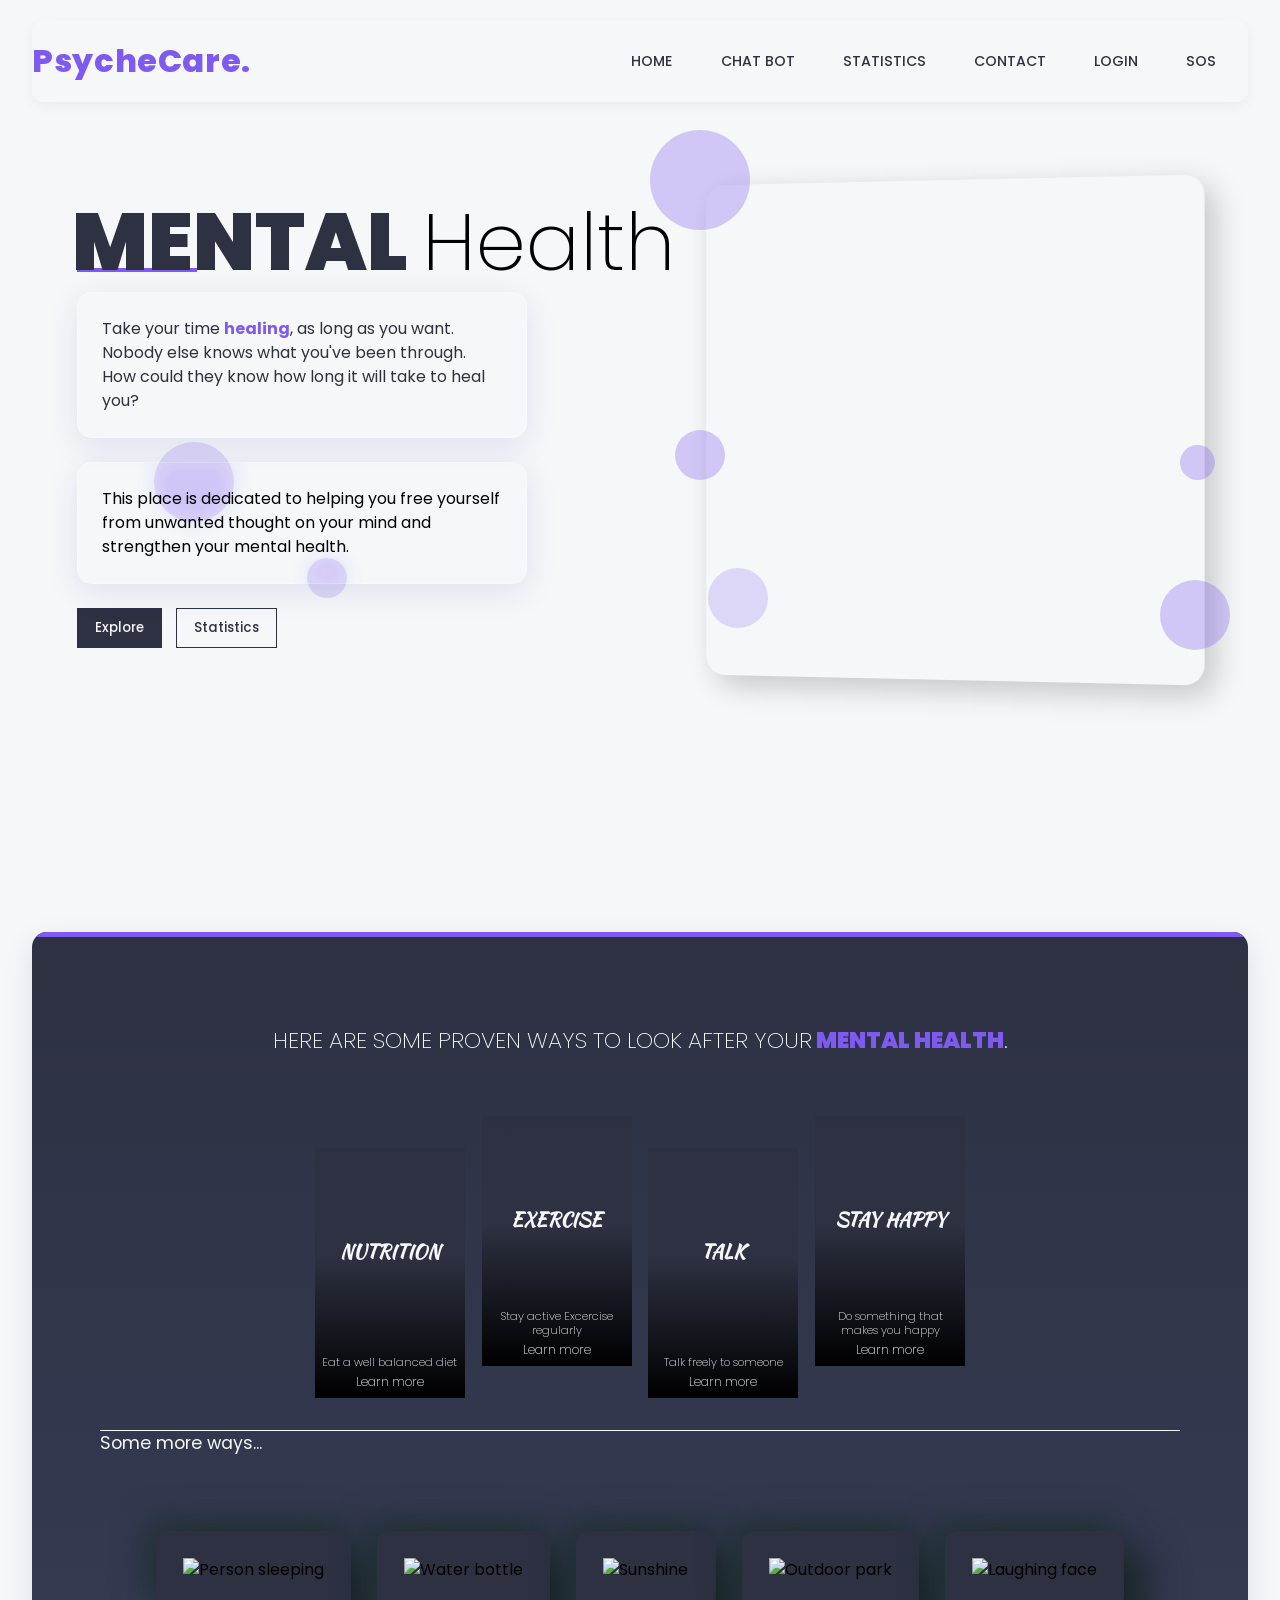
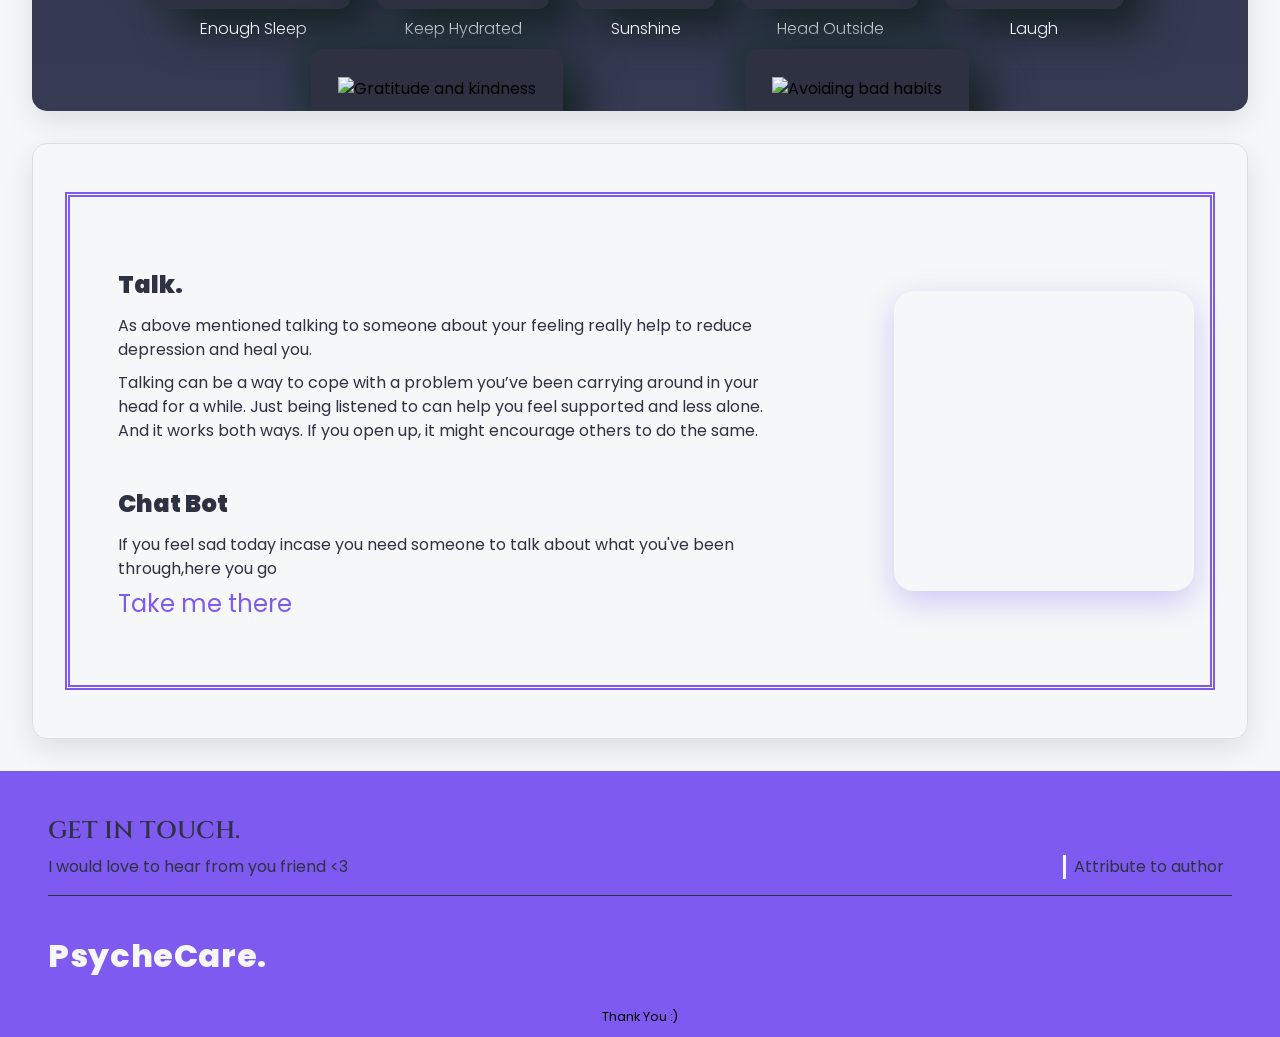
==== commit 31b7bf30: "Merge branch 'main' into main" ====
--- a/index.html
+++ b/index.html
@@ -11,6 +11,8 @@
     <link rel="stylesheet" href="style.css">
     
     <link rel="icon" href="Images/B_icon01.png">
+    <!-- FontAwesome for icons -->
+    <script src="https://kit.fontawesome.com/1b2b6a64da.js" crossorigin="anonymous"></script>
 
 </head>
 <body>
@@ -23,8 +25,7 @@
     +++++++++++                   LANDING-PAGE                    ++++++++++
     ++++++++++++++++++++++++++++++++++++++++++++++++++++++++++++++++++++++-->
 
-    <a href="HOME"></a>
-    <div class="main">
+    <div class="main" id="HOME">
 
     <!-- +++ HEADER +++ -->
 
@@ -99,7 +100,7 @@
             </div>
 
 
-            <div class="content-2-cont fade-in-section" style="animation-delay: 0.3s;">
+            <div class="content-2-cont fade-in-section delay-300">
                 <div class="content-2">
                     <p>This place is dedicated to helping you free yourself from unwanted thought on your mind and 
                         strengthen your mental health.</p>
@@ -215,7 +216,7 @@
 
                     <div class="actual-card">
                         <div>
-                            <img src="Images/sleep.png" alt="sleep" width="50px" height="50px">
+                            <img src="Images/sleep.png" alt="Person sleeping" width="50px" height="50px">
                         </div>
                     </div>
 
@@ -227,7 +228,7 @@
                 <div class="more-card">
 
                     <div class="actual-card">
-                        <img src="Images/water-bottle.png" alt="sleep" width="50px" height="50px">
+                        <img src="Images/water-bottle.png" alt="Water bottle" width="50px" height="50px">
                     </div>
 
                     <div class="more-card-content">
@@ -238,7 +239,7 @@
                 <div class="more-card">
 
                     <div class="actual-card">
-                        <img src="Images/sun.png" alt="sleep" width="50px" height="50px">
+                        <img src="Images/sun.png" alt="Sunshine" width="50px" height="50px">
                     </div>
 
                     <div class="more-card-content">
@@ -249,7 +250,7 @@
                 <div class="more-card">
 
                     <div class="actual-card">
-                        <img src="Images/park 01.png" alt="sleep" width="50px" height="50px">
+                        <img src="Images/park 01.png" alt="Outdoor park" width="50px" height="50px">
                     </div>
 
                     <div class="more-card-content">
@@ -260,18 +261,18 @@
                 <div class="more-card">
 
                     <div class="actual-card">
-                        <img src="Images/laugh.png" alt="sleep" width="50px" height="50px">
-                    </div>
-
-                    <div class="more-card-content">
-                        <p>laugh</p>
-                    </div>
-                </div>
-                
-                <div class="more-card">
-
-                    <div class="actual-card">
-                        <img src="Images/give-love.png" alt="sleep" width="50px" height="50px">
+                        <img src="Images/laugh.png" alt="Laughing face" width="50px" height="50px">
+                    </div>
+
+                    <div class="more-card-content">
+                        <p>Laugh</p>
+                    </div>
+                </div>
+                
+                <div class="more-card">
+
+                    <div class="actual-card">
+                        <img src="Images/give-love.png" alt="Gratitude and kindness" width="50px" height="50px">
                     </div>
 
                     <div class="more-card-content">
@@ -282,7 +283,7 @@
                 <div class="more-card">
 
                     <div class="actual-card">
-                        <img src="Images/bad-habits.png" alt="sleep" width="50px" height="50px">
+                        <img src="Images/bad-habits.png" alt="Avoiding bad habits" width="50px" height="50px">
                     </div>
 
                     <div class="more-card-content">
